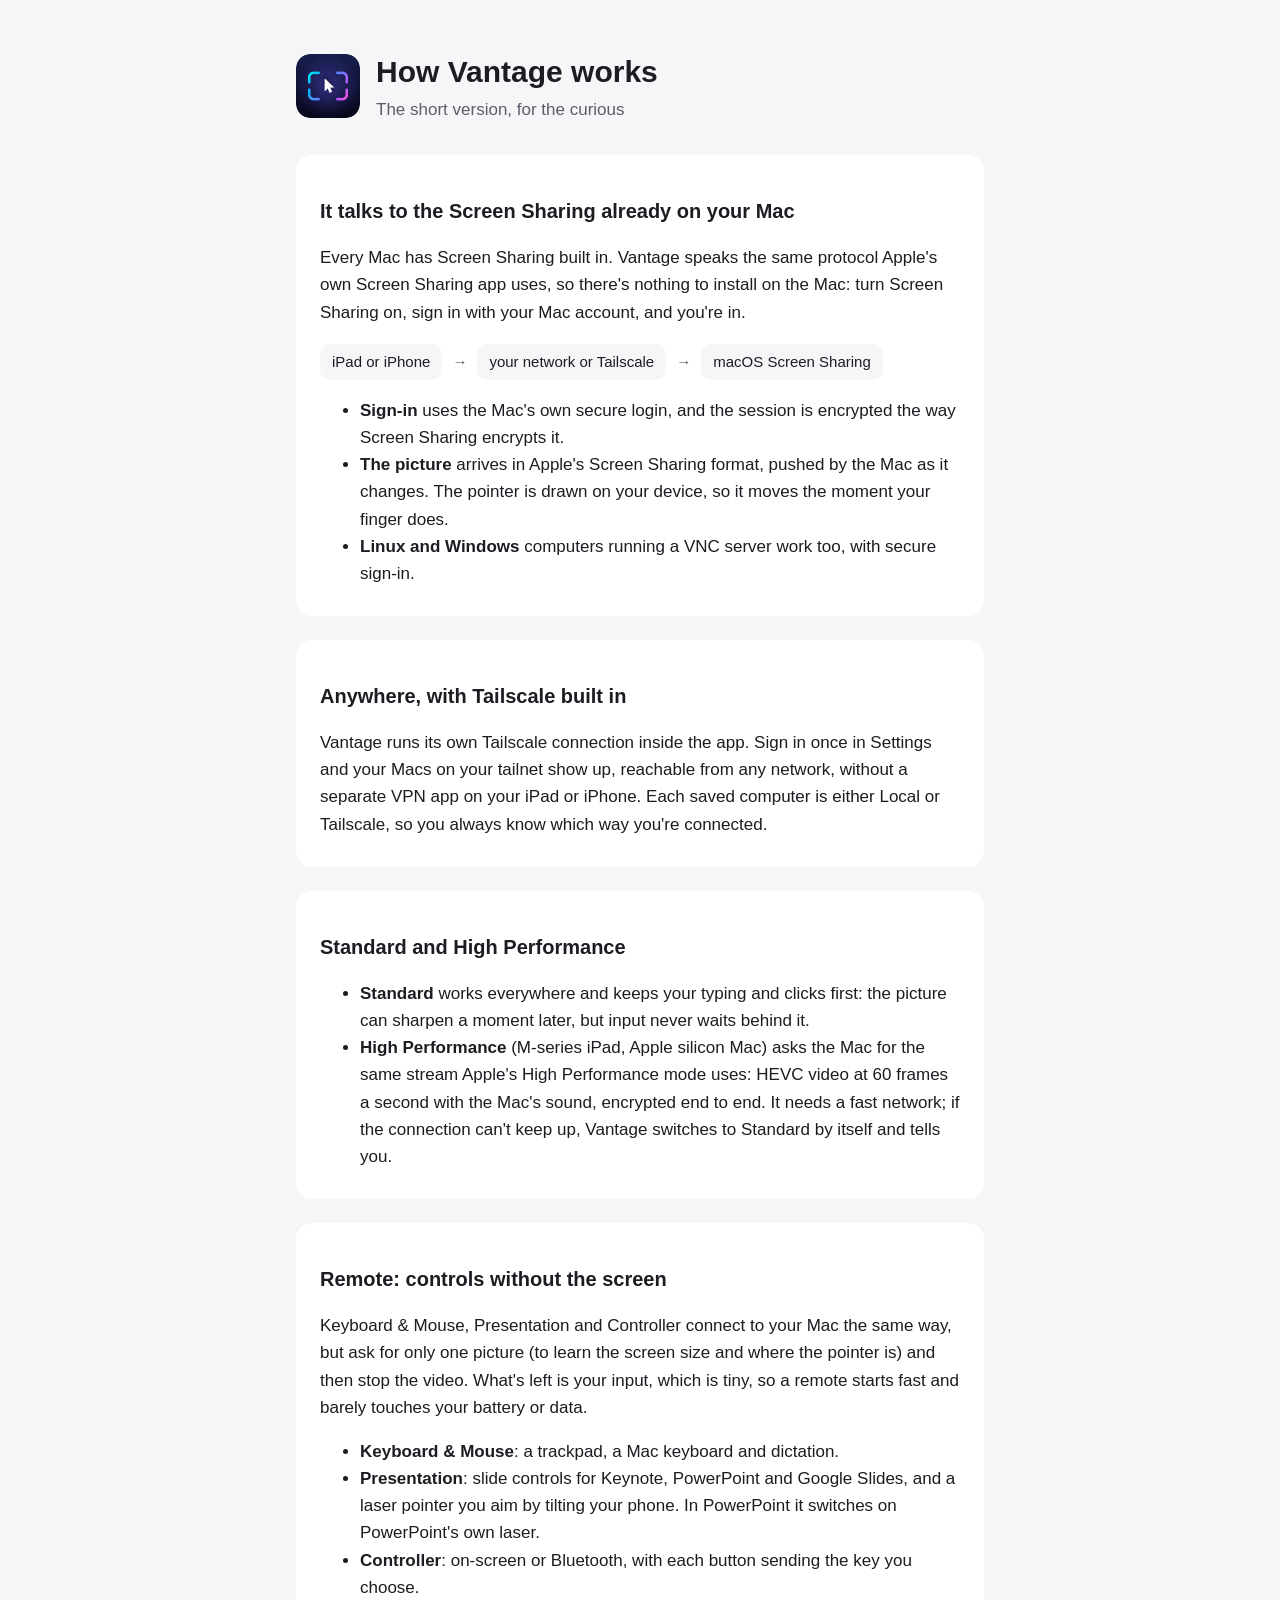
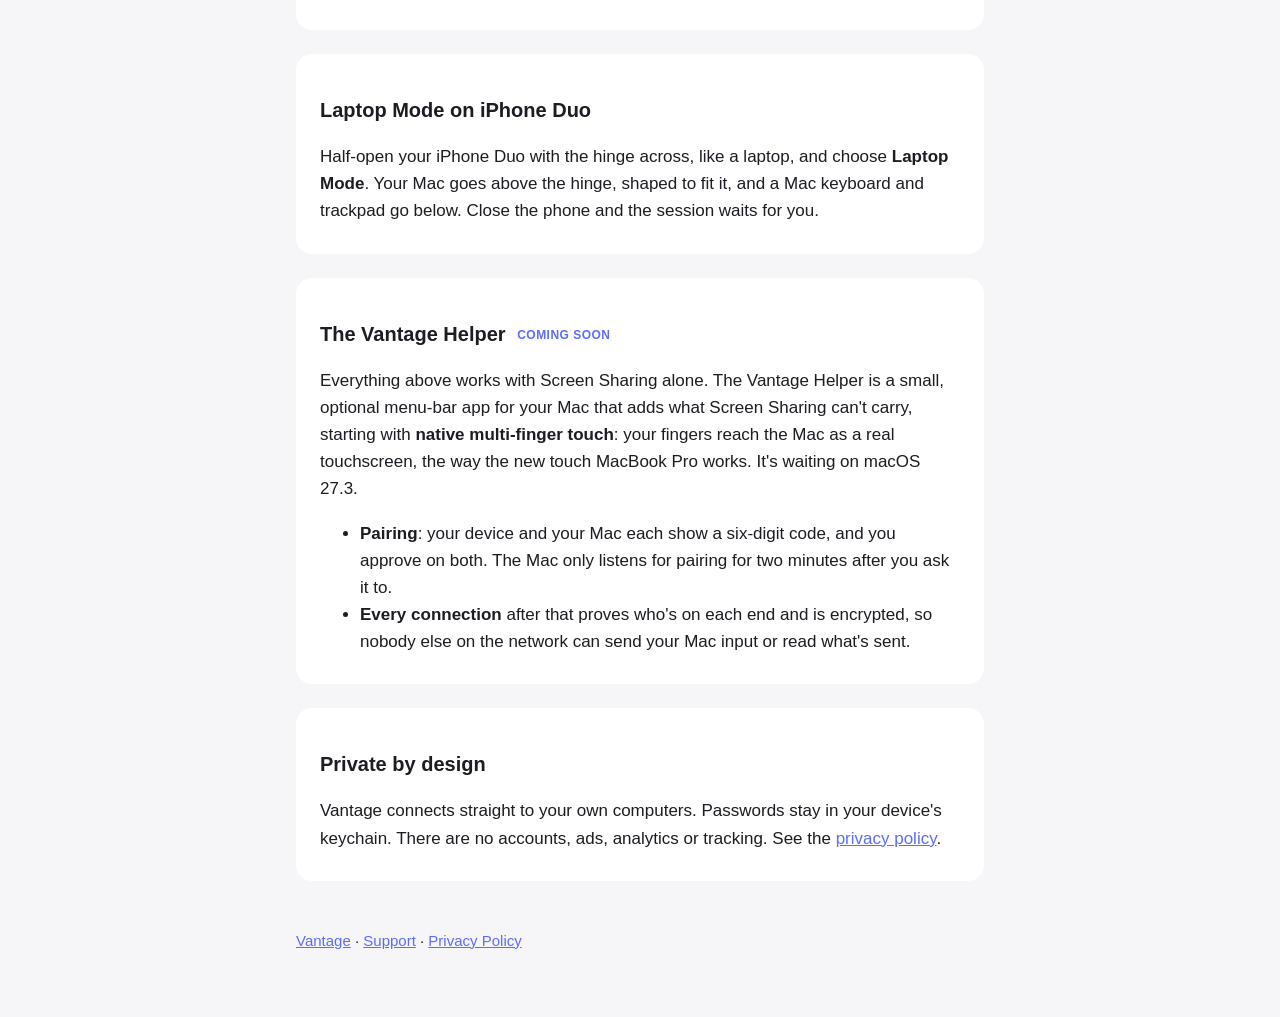
==== how.html @ b965a2bb "Remote, Laptop Mode, and a How it works page" ====
<!doctype html>
<html lang="en">
<head>
<meta charset="utf-8">
<meta name="viewport" content="width=device-width, initial-scale=1">
<title>How Vantage Works</title>
<meta name="description" content="How Vantage connects to your Mac: macOS Screen Sharing, built-in Tailscale, High Performance video, Remote controls, Laptop Mode and the optional Vantage Helper.">
<link rel="icon" href="img/icon-256.png">
<link rel="stylesheet" href="style.css">
<style>
.flow { display: flex; align-items: center; gap: 10px; flex-wrap: wrap; margin: 18px 0 8px; font-size: 15px; }
.flow span { background: var(--bg); border-radius: 10px; padding: 6px 12px; }
.flow i { color: var(--muted); font-style: normal; }
.tag { display: inline-block; font-size: 12px; font-weight: 600; letter-spacing: .04em; text-transform: uppercase;
       color: var(--accent); margin-left: 6px; vertical-align: 2px; }
</style>
</head>
<body>
<main>
<header><img src="icon.png" alt=""><div><h1>How Vantage works</h1><div class="muted">The short version, for the curious</div></div></header>

<section class="card">
<h2>It talks to the Screen Sharing already on your Mac</h2>
<p>Every Mac has Screen Sharing built in. Vantage speaks the same protocol Apple's own Screen Sharing app uses, so there's
nothing to install on the Mac: turn Screen Sharing on, sign in with your Mac account, and you're in.</p>
<div class="flow"><span>iPad or iPhone</span><i>→</i><span>your network or Tailscale</span><i>→</i><span>macOS Screen Sharing</span></div>
<ul>
<li><b>Sign-in</b> uses the Mac's own secure login, and the session is encrypted the way Screen Sharing encrypts it.</li>
<li><b>The picture</b> arrives in Apple's Screen Sharing format, pushed by the Mac as it changes. The pointer is drawn on your
device, so it moves the moment your finger does.</li>
<li><b>Linux and Windows</b> computers running a VNC server work too, with secure sign-in.</li>
</ul>
</section>

<section class="card">
<h2>Anywhere, with Tailscale built in</h2>
<p>Vantage runs its own Tailscale connection inside the app. Sign in once in Settings and your Macs on your tailnet show up,
reachable from any network, without a separate VPN app on your iPad or iPhone. Each saved computer is either Local or
Tailscale, so you always know which way you're connected.</p>
</section>

<section class="card">
<h2>Standard and High Performance</h2>
<ul>
<li><b>Standard</b> works everywhere and keeps your typing and clicks first: the picture can sharpen a moment later, but input
never waits behind it.</li>
<li><b>High Performance</b> (M-series iPad, Apple silicon Mac) asks the Mac for the same stream Apple's High Performance mode
uses: HEVC video at 60 frames a second with the Mac's sound, encrypted end to end. It needs a fast network; if the
connection can't keep up, Vantage switches to Standard by itself and tells you.</li>
</ul>
</section>

<section class="card">
<h2>Remote: controls without the screen</h2>
<p>Keyboard &amp; Mouse, Presentation and Controller connect to your Mac the same way, but ask for only one picture (to learn
the screen size and where the pointer is) and then stop the video. What's left is your input, which is tiny, so
a remote starts fast and barely touches your battery or data.</p>
<ul>
<li><b>Keyboard &amp; Mouse</b>: a trackpad, a Mac keyboard and dictation.</li>
<li><b>Presentation</b>: slide controls for Keynote, PowerPoint and Google Slides, and a laser pointer you aim by tilting your
phone. In PowerPoint it switches on PowerPoint's own laser.</li>
<li><b>Controller</b>: on-screen or Bluetooth, with each button sending the key you choose.</li>
</ul>
</section>

<section class="card">
<h2>Laptop Mode on iPhone Duo</h2>
<p>Half-open your iPhone Duo with the hinge across, like a laptop, and choose <b>Laptop Mode</b>. Your Mac goes above the hinge,
shaped to fit it, and a Mac keyboard and trackpad go below. Close the phone and the session waits for you.</p>
</section>

<section class="card">
<h2>The Vantage Helper <span class="tag">Coming soon</span></h2>
<p>Everything above works with Screen Sharing alone. The Vantage Helper is a small, optional menu-bar app for your Mac that
adds what Screen Sharing can't carry, starting with <b>native multi-finger touch</b>: your fingers reach the Mac as a real
touchscreen, the way the new touch MacBook Pro works. It's waiting on macOS 27.3.</p>
<ul>
<li><b>Pairing</b>: your device and your Mac each show a six-digit code, and you approve on both. The Mac only listens for
pairing for two minutes after you ask it to.</li>
<li><b>Every connection</b> after that proves who's on each end and is encrypted, so nobody else on the network can send
your Mac input or read what's sent.</li>
</ul>
</section>

<section class="card">
<h2>Private by design</h2>
<p>Vantage connects straight to your own computers. Passwords stay in your device's keychain. There are no accounts, ads,
analytics or tracking. See the <a href="privacy.html">privacy policy</a>.</p>
</section>

<nav><a href="./">Vantage</a> · <a href="support.html">Support</a> · <a href="privacy.html">Privacy Policy</a></nav>
</main>
</body>
</html>
---- style.css ----
:root { --bg: #f6f6f8; --fg: #1c1c22; --muted: #5d5d6a; --accent: #5b6cff; --card: #ffffff; }
@media (prefers-color-scheme: dark) { :root { --bg: #0b0c18; --fg: #ececf2; --muted: #a0a0b2; --accent: #8c96ff; --card: #15172a; } }
* { box-sizing: border-box; }
body { margin: 0; background: var(--bg); color: var(--fg); font: 17px/1.6 -apple-system, BlinkMacSystemFont, "Helvetica Neue", sans-serif; }
main { max-width: 720px; margin: 0 auto; padding: 48px 16px 64px; }
header { display: flex; align-items: center; gap: 16px; margin-bottom: 32px; }
header img { width: 64px; height: 64px; border-radius: 14px; }
h1 { font-size: 30px; margin: 0; }
h2 { font-size: 20px; margin-top: 36px; }
p, li { color: var(--fg); }
.muted { color: var(--muted); }
a { color: var(--accent); }
section.card { background: var(--card); border-radius: 16px; padding: 4px 24px 12px; margin-top: 24px; }
nav { margin-top: 48px; font-size: 15px; }
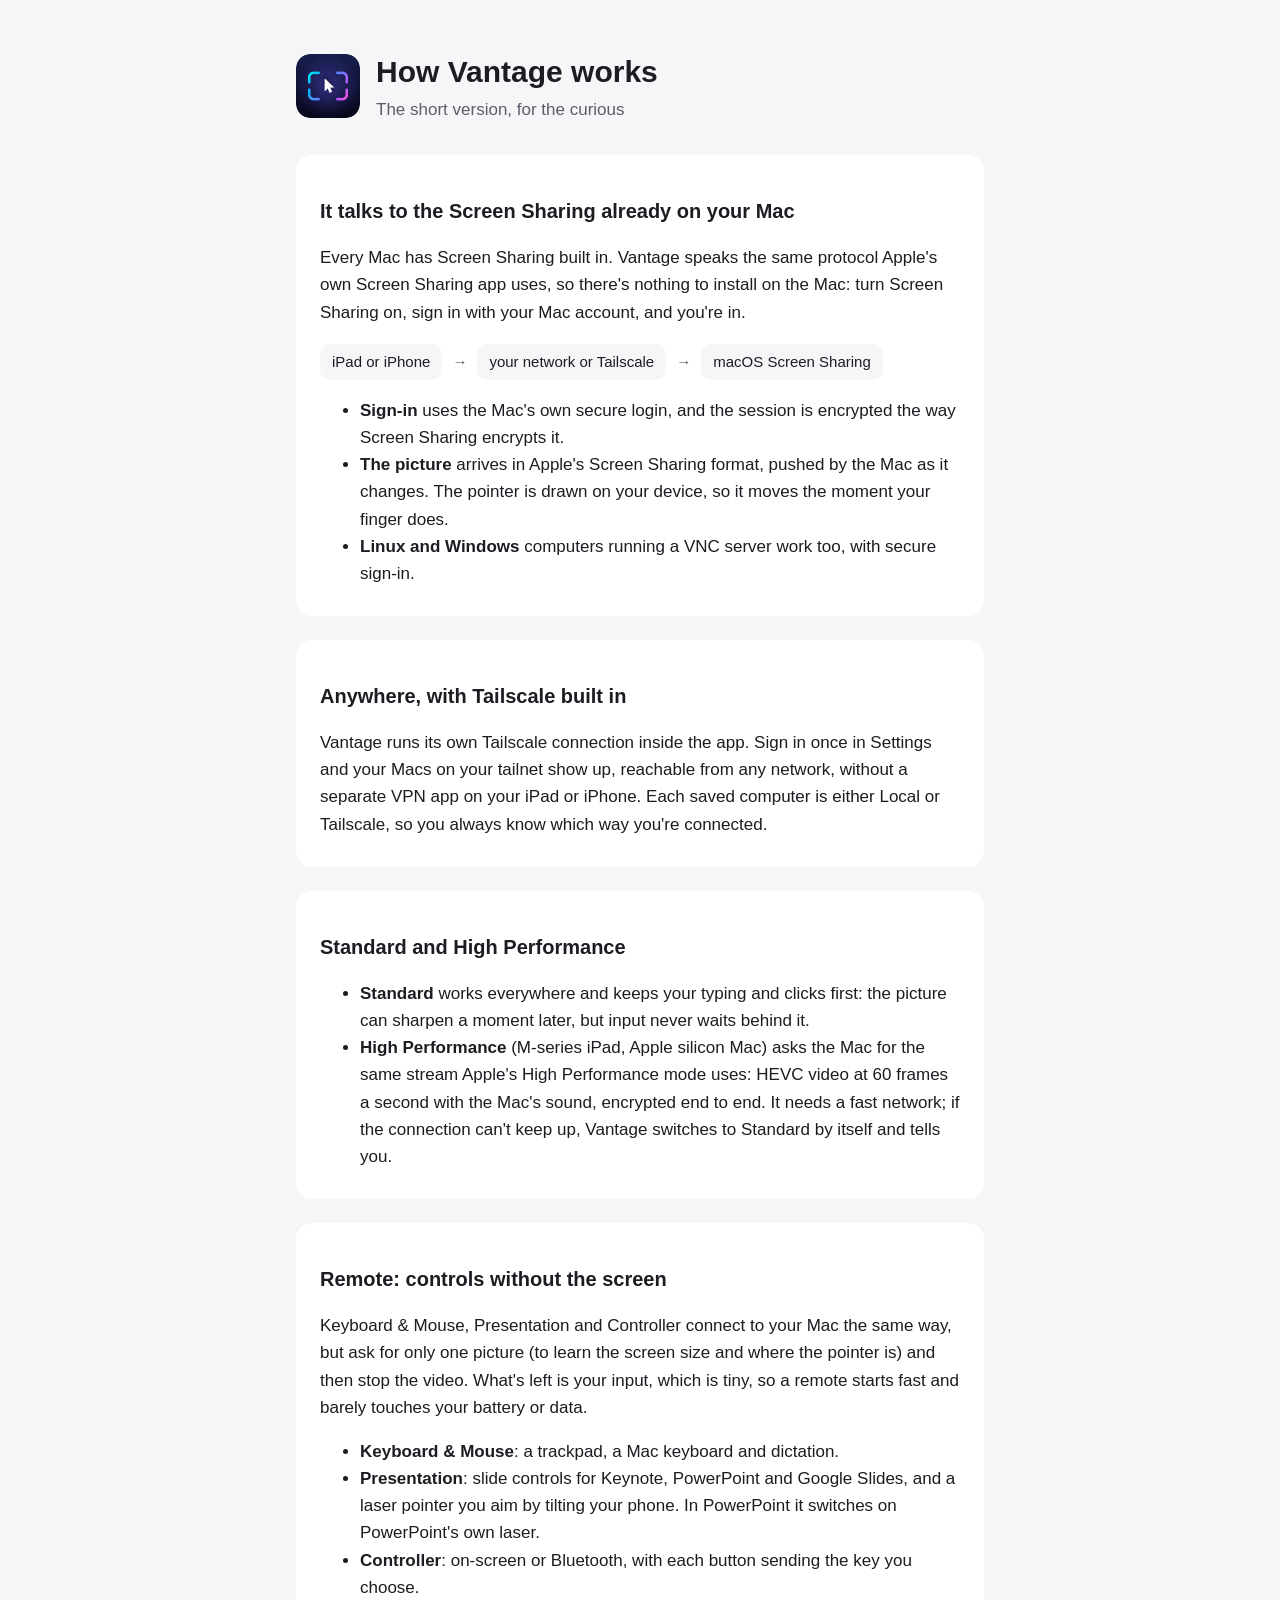
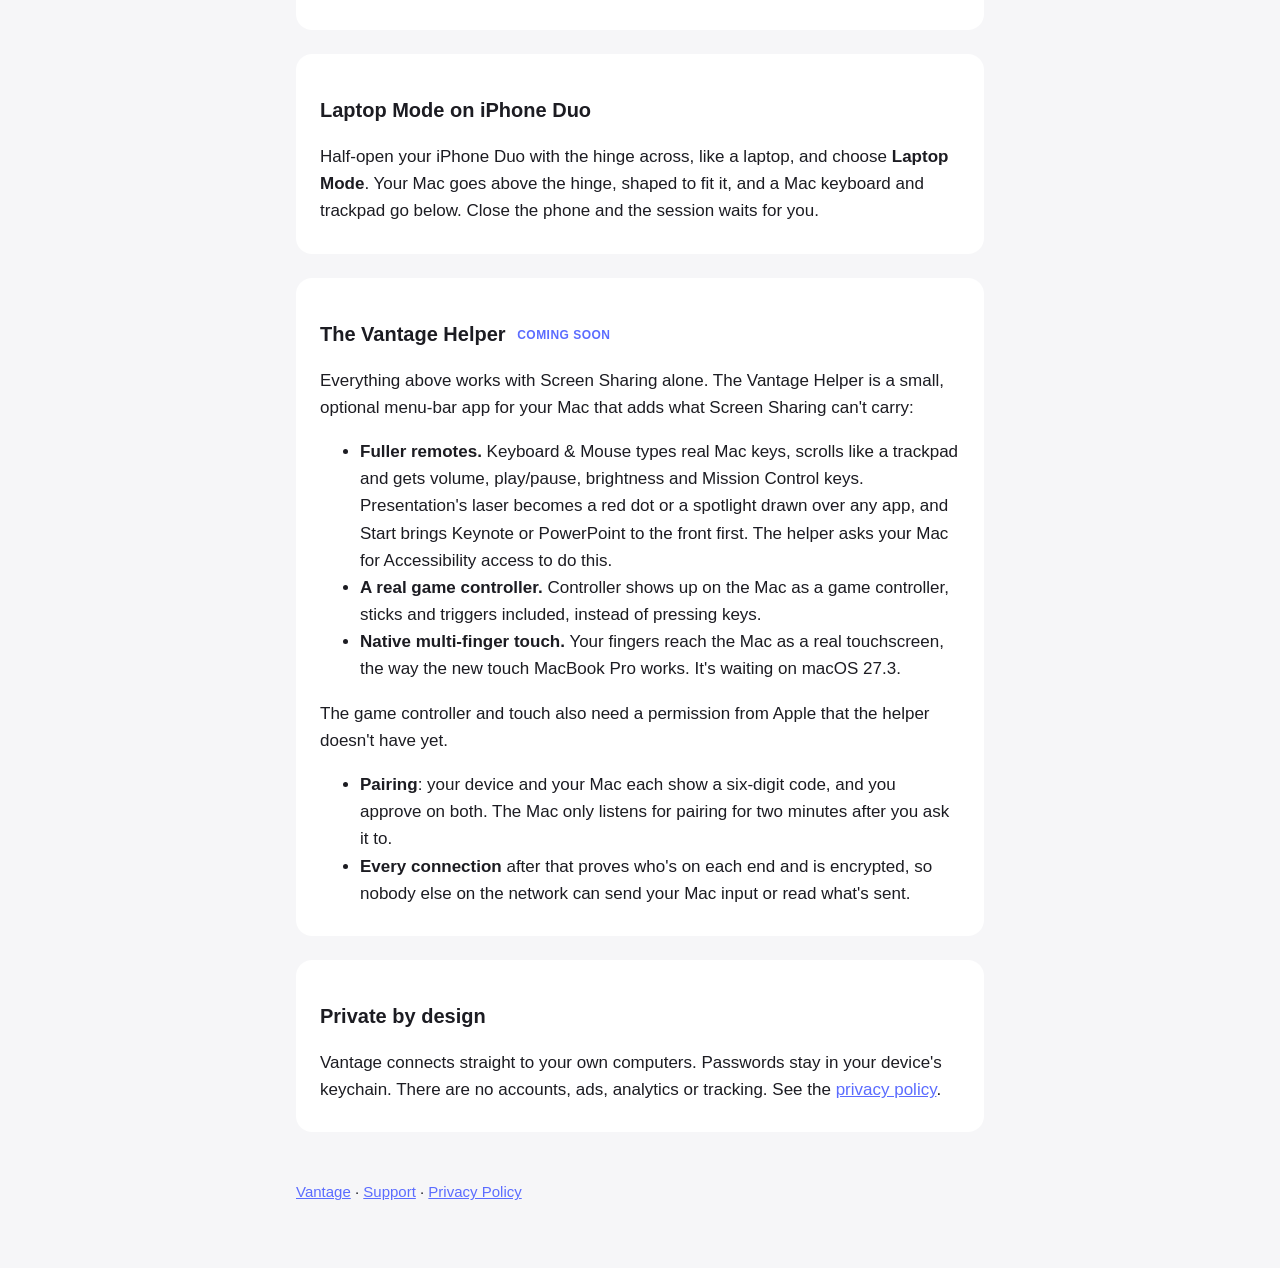
==== commit f8dd7277: "What's new and Mac pages; new Laptop Mode screenshot" ====
--- a/how.html
+++ b/how.html
@@ -72,8 +72,17 @@
 <section class="card">
 <h2>The Vantage Helper <span class="tag">Coming soon</span></h2>
 <p>Everything above works with Screen Sharing alone. The Vantage Helper is a small, optional menu-bar app for your Mac that
-adds what Screen Sharing can't carry, starting with <b>native multi-finger touch</b>: your fingers reach the Mac as a real
-touchscreen, the way the new touch MacBook Pro works. It's waiting on macOS 27.3.</p>
+adds what Screen Sharing can't carry:</p>
+<ul>
+<li><b>Fuller remotes.</b> Keyboard &amp; Mouse types real Mac keys, scrolls like a trackpad and gets volume, play/pause,
+brightness and Mission Control keys. Presentation's laser becomes a red dot or a spotlight drawn over any app, and
+Start brings Keynote or PowerPoint to the front first. The helper asks your Mac for Accessibility access to do this.</li>
+<li><b>A real game controller.</b> Controller shows up on the Mac as a game controller, sticks and triggers included,
+instead of pressing keys.</li>
+<li><b>Native multi-finger touch.</b> Your fingers reach the Mac as a real touchscreen, the way the new touch MacBook Pro
+works. It's waiting on macOS 27.3.</li>
+</ul>
+<p>The game controller and touch also need a permission from Apple that the helper doesn't have yet.</p>
 <ul>
 <li><b>Pairing</b>: your device and your Mac each show a six-digit code, and you approve on both. The Mac only listens for
 pairing for two minutes after you ask it to.</li>
